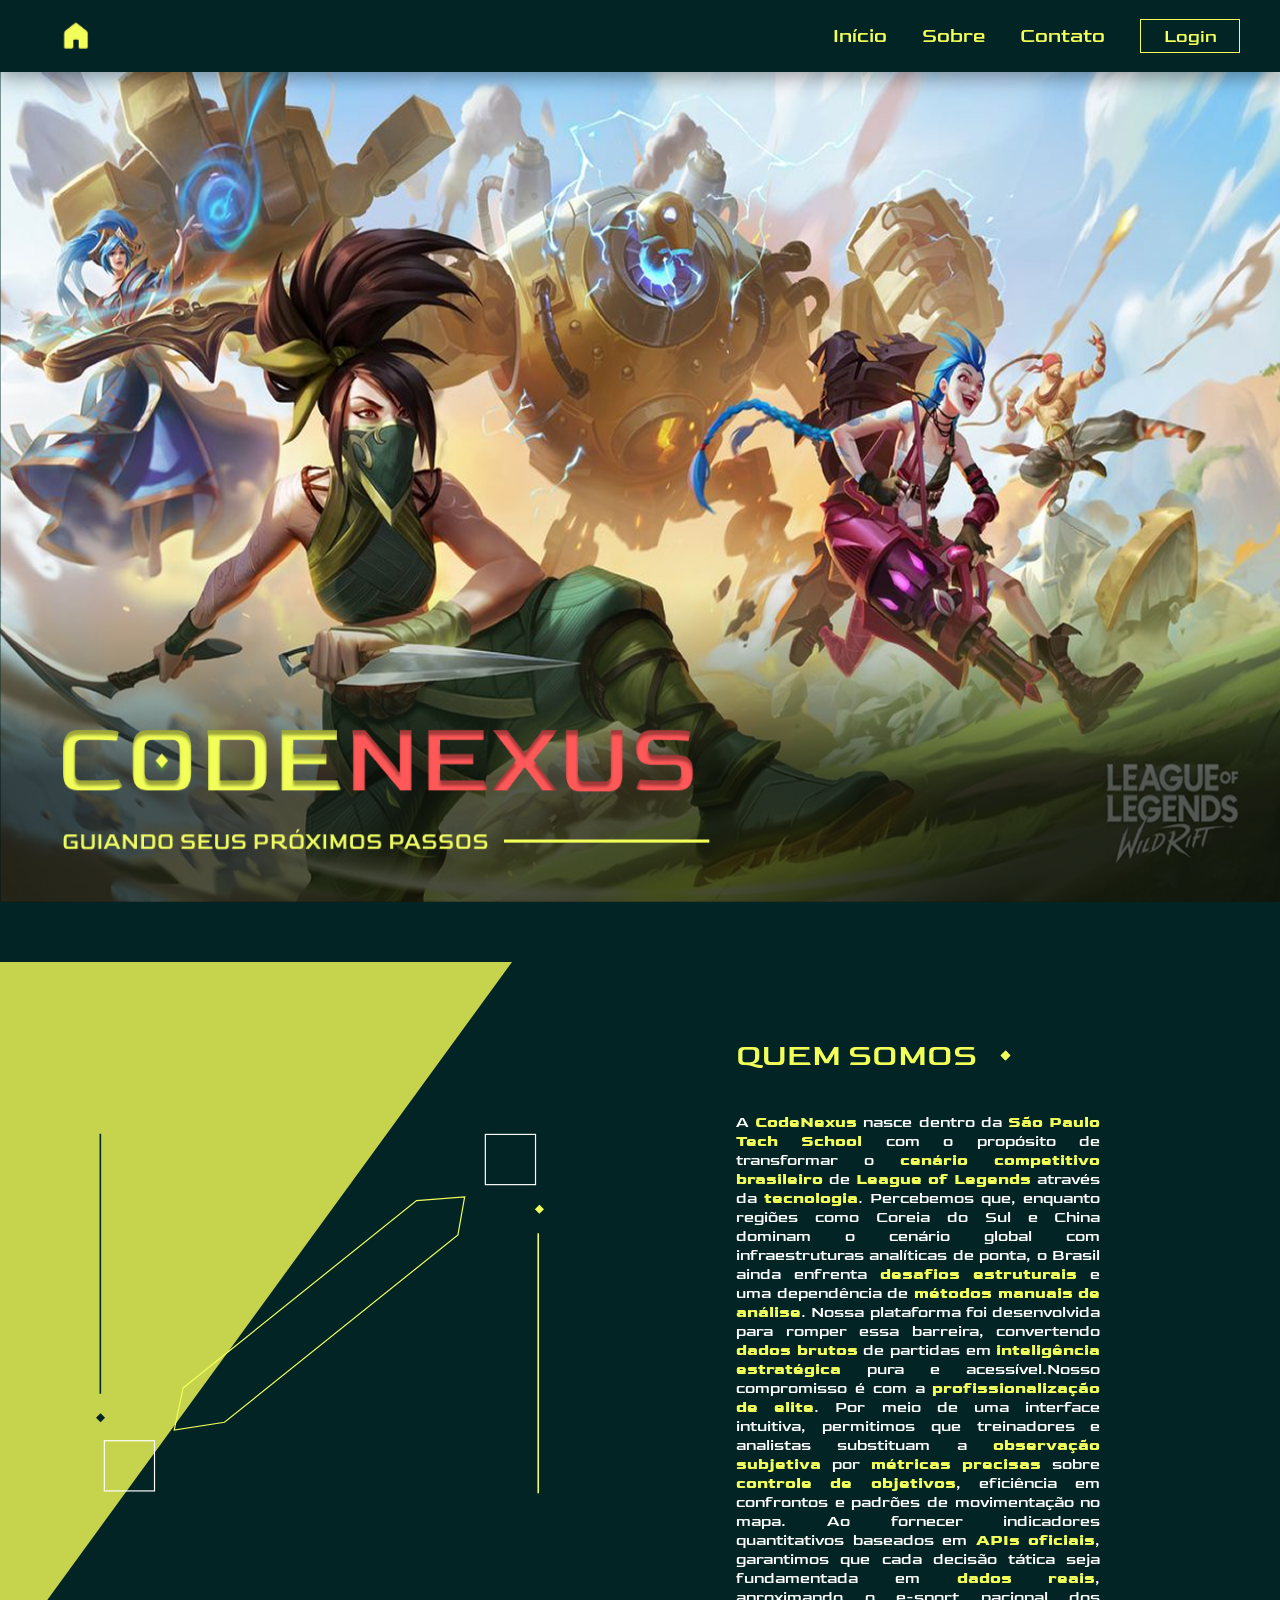
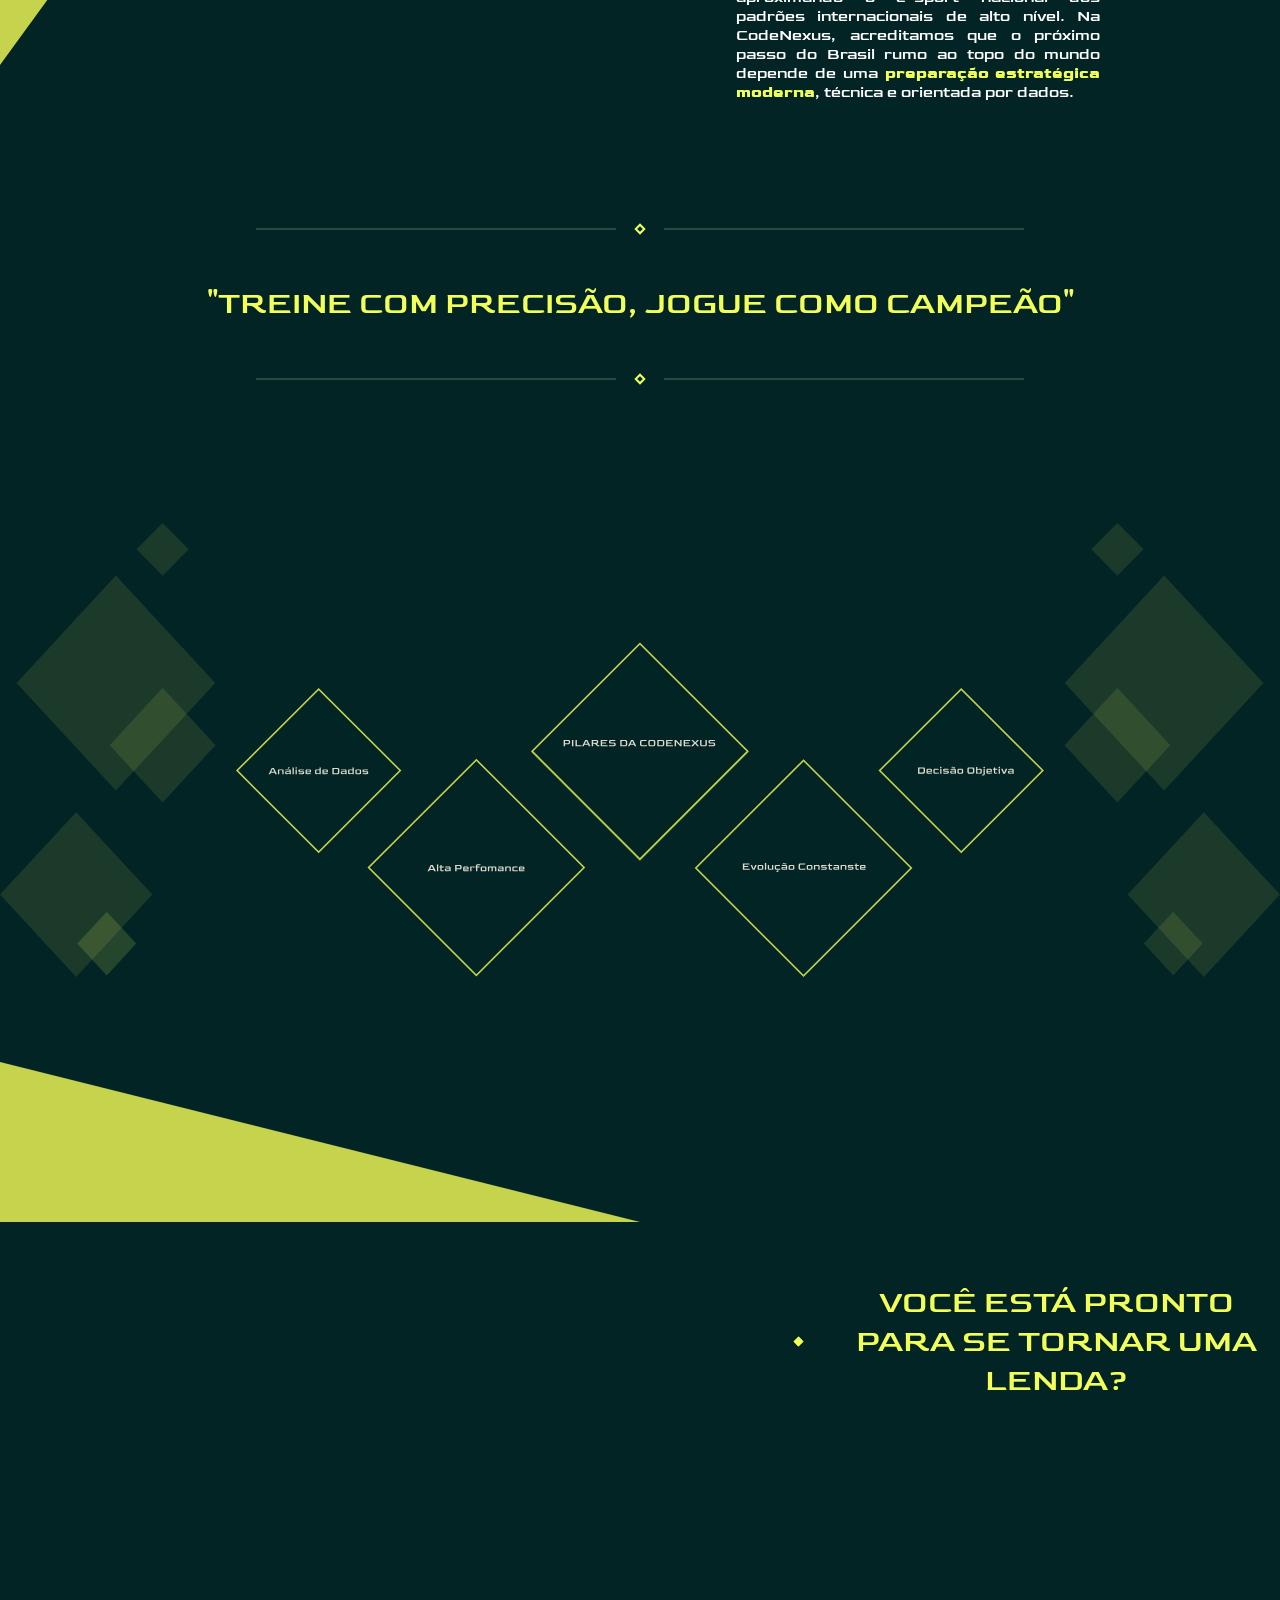
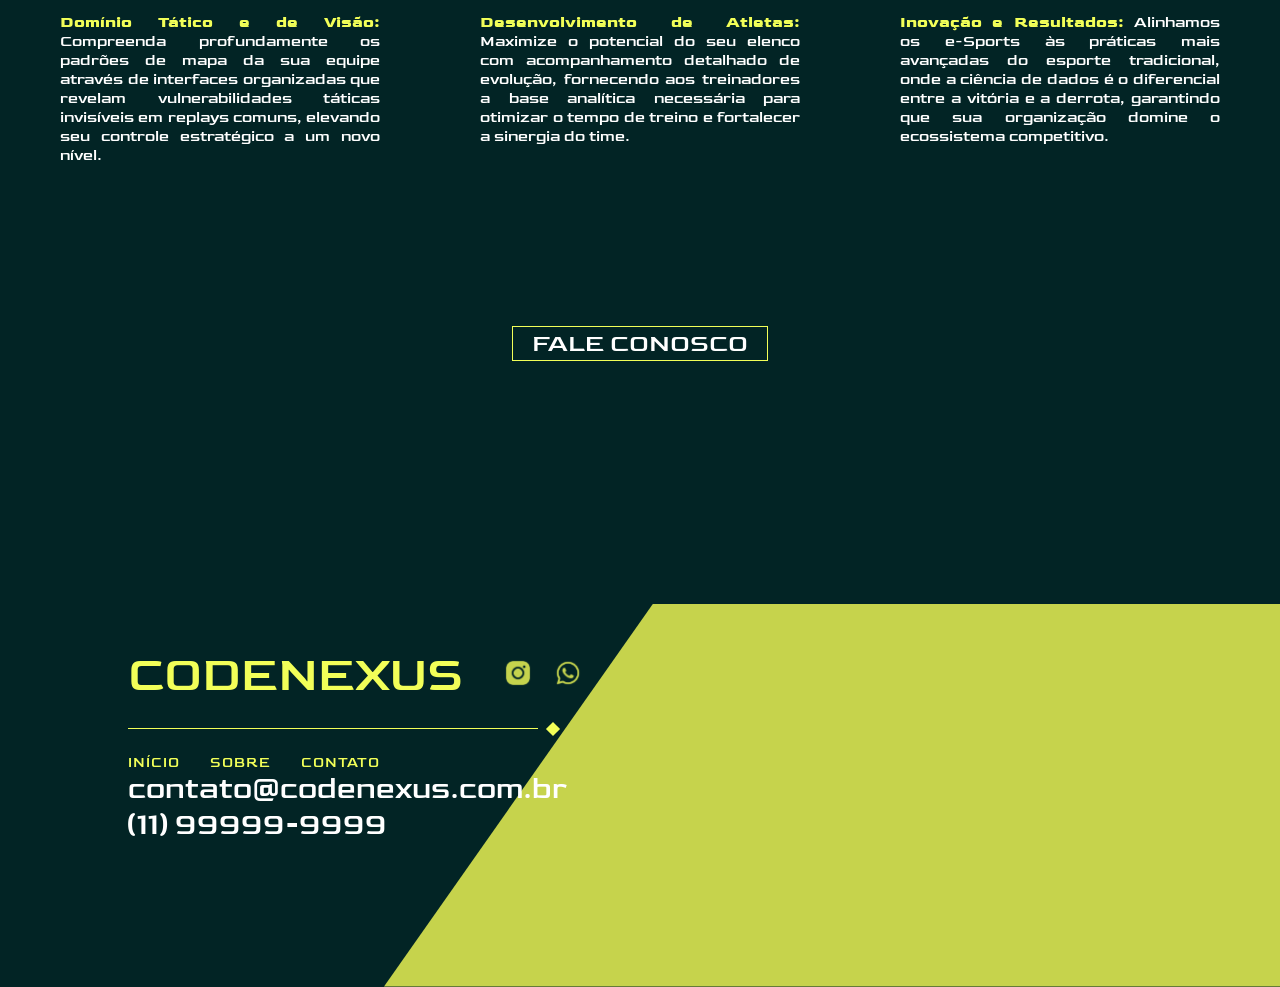
==== web-data-viz/public/index.html @ 442e74ec "Teste" ====
<!DOCTYPE html>
<html lang="en">

<head>
    <meta charset="UTF-8">
    <meta name="viewport" content="width=device-width, initial-scale=1.0">

    <link rel="preconnect" href="https://fonts.googleapis.com">
    <link rel="preconnect" href="https://fonts.gstatic.com" crossorigin>
    <link href="https://fonts.googleapis.com/css2?family=Goldman:wght@400;700&display=swap" rel="stylesheet">


    <link rel="stylesheet" href="./css/style.css">
    <title>CodeNexus</title>
</head>

<body>
    <header>

        <div id="container_home">
            <a href="./index.html">
                <img src="./assets/Home.png" alt="Home">
            </a>
        </div>

        <div id="container_botoes_navbar">

            <a href="./index.html">Início</a>
            <a href="./index.html#container_quem_somos">Sobre</a>
            <a href="./index.html#container_footer">Contato</a>

            <button onclick="window.location.href='./login.html'">
                Login
            </button>

        </div>

    </header>
    <div id="container_banner">
        <img src="assets/banner_principal_codenexus.png" alt="Banner Principal">
    </div>
    <div id="container_quem_somos">
        <div id="sub_container_imagem">
            <img src="assets/desenho_mapa.svg" alt="Desenho do mapa de League of Legends">
        </div>
        <div id="sub_container_texto">
            <div id="sub_sub_container_texto">
                <div id="quadrado_detalhe">
                    <h1>QUEM SOMOS</h1>
                    <div class="quadrado"></div>
                </div>

                <p>A <b>CodeNexus</b> nasce dentro da <b>São Paulo Tech School</b> com o propósito de transformar o
                    <b>cenário competitivo brasileiro</b> de <b>League of Legends</b> através da <b>tecnologia</b>.
                    Percebemos que, enquanto regiões como Coreia do Sul e China dominam o cenário global com
                    infraestruturas analíticas de ponta, o Brasil ainda enfrenta <b>desafios estruturais</b> e uma
                    dependência de <b>métodos manuais de análise</b>. Nossa plataforma foi desenvolvida para romper essa
                    barreira, convertendo <b>dados brutos</b> de partidas em <b>inteligência estratégica</b> pura e
                    acessível.Nosso compromisso é com a <b>profissionalização de elite</b>. Por meio de uma interface
                    intuitiva, permitimos que treinadores e analistas substituam a <b>observação subjetiva</b> por
                    <b>métricas precisas</b> sobre <b>controle de objetivos</b>, eficiência em confrontos e padrões de
                    movimentação no mapa. Ao fornecer indicadores quantitativos baseados em <b>APIs oficiais</b>,
                    garantimos que cada decisão tática seja fundamentada em <b>dados reais</b>, aproximando o e-sport
                    nacional dos padrões internacionais de alto nível. Na CodeNexus, acreditamos que o próximo passo do
                    Brasil rumo ao topo do mundo depende de uma <b>preparação estratégica moderna</b>, técnica e
                    orientada por dados.
                </p>
            </div>
        </div>
    </div>
    <div id="container_slogan">

        <div class="linha_container">
            <div class="linha"></div>
            <div class="losango"></div>
            <div class="linha"></div>
        </div>

        <h1>"TREINE COM PRECISÃO, JOGUE COMO CAMPEÃO"</h1>

        <div class="linha_container">
            <div class="linha"></div>
            <div class="losango"></div>
            <div class="linha"></div>
        </div>

    </div>
    <div id="container_pilares">
        <img src="assets/pilares_codenexus.svg" alt="">
    </div>
    <div id="container_funcionalidades_fotos">
        <img src="assets/beneficios_codenexus.svg" alt="">
    </div>

    <div id="container_texto_lenda">
        <div class="quadrado"></div>
        <h1>VOCÊ ESTÁ PRONTO PARA SE TORNAR UMA LENDA?</h1>
    </div>

    <div id="container_fale_conosco">
        <div id="sub_container_texto_fale_conosco">

            <p><b>Domínio Tático e de Visão: </b>Compreenda profundamente os padrões de mapa da sua equipe através de
                interfaces organizadas que revelam vulnerabilidades táticas invisíveis em replays comuns, elevando seu
                controle estratégico a um novo nível.
            </p>
            <p><b>Desenvolvimento de Atletas: </b>Maximize o potencial do seu elenco com acompanhamento detalhado de
                evolução,
                fornecendo aos treinadores a base analítica necessária para otimizar o tempo de treino e fortalecer a
                sinergia do time.
            </p>
            <p><b>Inovação e Resultados:</b> Alinhamos os e-Sports às práticas mais avançadas do esporte tradicional,
                onde a
                ciência de dados é o diferencial entre a vitória e a derrota, garantindo que sua organização domine o
                ecossistema competitivo.
            </p>
        </div>


        <div id="sub_container_botao">
            <button onclick="btn_fale_conosco()">
                FALE CONOSCO
            </button>
        </div>
    </div>
    <footer id="container_footer">
        <div id="sub_container_footer_top">
            <div id="container_codenexus">
                <h1>CODENEXUS</h1>
            </div>
            <div id="container_icons">
                <a href="#"><img src="assets/Instagram.svg" alt="Instagram"></a>
                <a href="#"><img src="assets/WhatsApp.svg" alt="WhatsApp"></a>
            </div>
        </div>

        <div class="linha_container_footer">
            <div class="linha_footer"></div>
            <div class="losango_footer"></div>
        </div>

        <div id="sub_container_footer_bottom">
            <div class="footer_links">
                <a href="#">Início</a>
                <a href="#">Sobre</a>
                <a href="#">Contato</a>
            </div>

        </div>

        <div class="footer_contato_info">
            <span>contato@codenexus.com.br</span>
            <span>(11) 99999-9999</span>
        </div>
    </footer>

</body>

</html>
---- web-data-viz/public/css/style.css ----
:root{
    --cor-fundo: #022425;
    --cor-fundo-escuro: #011b1c;
    --cor-destaque: #F2FF58;
    --cor-destaque-secundaria: #C6D34C;
    --cor-linha: #254C3C;
    --cor-texto: #ffffff;
    --cor-texto-suave: #3f5551;
    --cor-icone: #5f7470;
    --sombra-navbar: 0 6px 18px rgba(0, 0, 0, 0.35);
    --fonte-principal: "Goldman", sans-serif;
}

*{
    box-sizing: border-box;
}

body{
    margin: 0;
    width: 100%;
    min-height: 100vh;
    font-family: var(--fonte-principal);
    background-color: var(--cor-fundo);
}

b{
    color: var(--cor-destaque);
}

header{
    background-color: var(--cor-fundo);
    height: 8vh;
    min-height: 70px;
    display: flex;
    align-items: center;
    justify-content: space-between;
    padding: 0 40px;
    box-shadow: var(--sombra-navbar);
    position: relative;
    z-index: 5;
}

#container_home{
    width: 6%;
    display: flex;
    justify-content: center;
    align-items: center;
}

#container_home a{
    width: 100%;
    height: 100%;
    display: flex;
    justify-content: center;
    align-items: center;
}

#container_home img{
    width: 32px;
    height: 32px;
    cursor: pointer;
}

#container_botoes_navbar{
    width: 38%;
    display: flex;
    align-items: center;
    justify-content: flex-end;
    gap: 35px;
}

#container_botoes_navbar a,
.footer_links a{
    text-decoration: none;
    color: var(--cor-destaque);
}

#container_botoes_navbar a{
    font-size: 20px;
}

#container_botoes_navbar button{
    width: 100px;
    height: 34px;
    border: 1px solid var(--cor-destaque);
    background-color: transparent;
    color: var(--cor-destaque);
    font-family: var(--fonte-principal);
    font-size: 18px;
    cursor: pointer;
}

#container_banner{
    width: 100%;
    height: calc(100vh - 70px);
}

#container_banner img,
#container_pilares img{
    width: 100%;
    height: 100%;
}

#container_quem_somos{
    width: 100%;
    min-height: 90vh;
    padding: 60px 0;
    display: flex;
    background-color: var(--cor-fundo);
}

#sub_container_imagem{
    position: relative;
    width: 50%;
    display: flex;
    justify-content: center;
    align-items: center;
    background-color: var(--cor-fundo);
    overflow: hidden;
}

#sub_container_imagem::before{
    content: "";
    position: absolute;
    inset: 0 auto 0 0;
    width: 80%;
    height: 100%;
    background-color: var(--cor-destaque-secundaria);
    clip-path: polygon(0 0, 100% 0, 0 100%);
    z-index: 1;
}

#sub_container_imagem img{
    width: 70%;
    height: 90%;
    position: relative;
    z-index: 2;
}

#sub_container_texto{
    width: 50%;
    display: flex;
    justify-content: flex-end;
    align-items: center;
}

#sub_sub_container_texto{
    width: 85%;
    height: 85%;
    display: flex;
    flex-direction: column;
    justify-content: space-evenly;
    align-items: flex-start;
}

#sub_container_texto h1,
#container_slogan h1{
    color: var(--cor-destaque);
    font-weight: 100;
}

#sub_container_texto p,
#container_fale_conosco p{
    color: var(--cor-texto);
    text-align: justify;
}

#sub_container_texto p{
    width: 67%;
}

#quadrado_detalhe{
    display: flex;
    align-items: center;
    gap: 25px;
}

.quadrado{
    width: 7px;
    height: 7px;
    border: 2px solid var(--cor-destaque);
    background-color: var(--cor-destaque);
    transform: rotate(46deg);
    transform-origin: center;
}

#container_slogan{
    width: 100%;
    padding: 100px 0;
    display: flex;
    flex-direction: column;
    align-items: center;
    justify-content: center;
    gap: 30px;
    background-color: var(--cor-fundo);
    color: var(--cor-destaque);
}

.linha_container{
    width: 60%;
    display: flex;
    align-items: center;
    gap: 20px;
}

.linha{
    flex: 1;
    height: 2px;
    background-color: var(--cor-linha);
}

.losango{
    width: 8px;
    height: 8px;
    border: 2px solid var(--cor-destaque);
    transform: rotate(45deg);
}

#container_pilares,
#container_funcionalidades_fotos,
#container_fale_conosco,
#container_texto_lenda,
#sub_container_botao{
    width: 100%;
    background-color: var(--cor-fundo);
}

#container_pilares,
#container_funcionalidades_fotos{
    height: 100%;
}

#container_pilares{
    width: 100%;
    background-color: var(--cor-fundo);
    padding: 40px 0 80px;
}

#container_funcionalidades_fotos{
    position: relative;
    display: flex;
    justify-content: center;
    width: 100%;
    background-color: var(--cor-fundo);
    padding: 60px 0 100px;
}

#container_funcionalidades_fotos img{
    width: 70%;
    position: relative;
    z-index: 2;
}

#container_funcionalidades_fotos::before{
    content: "";
    position: absolute;
    top: 0;
    left: 0;
    width: 50%;
    height: 100%;
    background-color: var(--cor-destaque-secundaria);
    clip-path: polygon(100% 100%, 100% 0, 0 100%);
    transform: scaleX(-1);
    z-index: 1;
    overflow: hidden;
}

#container_fale_conosco{
    min-height: 75vh;
    padding: 40px 0 80px;
    display: flex;
    flex-direction: column;
    align-items: center;
    justify-content: space-evenly;
    background-color: var(--cor-fundo);
}

#sub_container_texto_fale_conosco{
    width: 100%;
    display: flex;
    justify-content: space-evenly;
    align-items: flex-start;
    gap: 40px;
    margin-bottom: 50px;
}

#container_fale_conosco p{
    width: 25%;
}

#container_texto_lenda{
    min-height: 220px;
    padding: 40px 0;
    display: flex;
    justify-content: flex-end;
    align-items: center;
    gap: 30px;
    width: 100%;
    background-color: var(--cor-fundo);
}

#container_texto_lenda h1{
    width: 35%;
    text-align: center;
    color: var(--cor-destaque);
    font-weight: 100;
}

#sub_container_botao{
    height: 15%;
    display: flex;
    justify-content: center;
}

#sub_container_botao button{
    width: 20%;
    font-size: 25px;
    font-family: var(--fonte-principal);
    color: var(--cor-texto);
    background-color: transparent;
    border: 1px solid var(--cor-destaque);
    cursor: pointer;
}

#container_footer{
    width: 100%;
    min-height: 50vh;
    padding: 60px 0 50px;
    display: flex;
    flex-direction: column;
    align-items: center;
    background-color: var(--cor-fundo);
    position: relative;
    overflow: hidden;
}

#container_footer::after{
    content: "";
    position: absolute;
    right: 0;
    bottom: 0;
    width: 70%;
    height: 85%;
    background-color: var(--cor-destaque-secundaria);
    clip-path: polygon(30% 0, 100% 0, 100% 100%, 0 100%);
    z-index: 1;
}

#container_footer > *{
    position: relative;
    z-index: 2;
}

#sub_container_footer_top,
.linha_container_footer,
#sub_container_footer_bottom,
.footer_contato_info{
    width: 80%;
}

#sub_container_footer_top{
    margin-top: 50px;
    display: flex;
    align-items: center;
    gap: 40px;
}

#container_codenexus h1{
    margin: 0;
    font-size: 48px;
    font-weight: 100;
    color: var(--cor-destaque);
}

#container_icons{
    display: flex;
    gap: 20px;
}

#container_icons img{
    width: 30px;
    height: 30px;
    transition: transform 0.3s;
}

#container_icons img:hover{
    transform: scale(1.1);
}

.linha_container_footer{
    margin: 20px 0;
    display: flex;
    align-items: center;
}

.linha_footer{
    width: 40%;
    height: 1px;
    background-color: var(--cor-destaque);
}

.losango_footer{
    width: 10px;
    height: 10px;
    margin-left: 10px;
    background-color: var(--cor-destaque);
    transform: rotate(45deg);
}

#sub_container_footer_bottom{
    display: flex;
    justify-content: space-between;
    align-items: center;
}

.footer_links{
    display: flex;
    gap: 30px;
}

.footer_links a{
    font-size: 14px;
    text-transform: uppercase;
    letter-spacing: 1px;
}

#sub_container_footer_bottom p{
    color: rgba(255, 255, 255, 0.5);
    font-size: 12px;
}

.footer_contato_info{
    height: 10%;
    display: flex;
    flex-direction: column;
    justify-content: space-between;
    color: var(--cor-texto);
}

.footer_contato_info span{
    font-size: 30px;
    font-weight: 100;
}

.body_login{
    min-height: 100vh;
    background-image: url("../assets/login_background.png");
}

#container_login{
    width: 100%;
    min-height: calc(100vh - 8vh);
    display: flex;
    background-color: var(--cor-fundo);
    overflow: hidden;
}

#login_imagem{
    width: 58%;
    min-height: calc(100vh - 8vh);
    background-image: url("../assets/login_background.png");
    background-size: cover;
    background-position: center;
    background-repeat: no-repeat;
}

#login_formulario{
    width: 42%;
    min-height: calc(100vh - 8vh);
    display: flex;
    justify-content: center;
    align-items: center;
    background-color: var(--cor-fundo);
    position: relative;
    overflow: hidden;
}

#faixa_login{
    display: none;
}

#conteudo_login{
    width: 68%;
    min-height: 72%;
    display: flex;
    flex-direction: column;
    justify-content: center;
    gap: 22px;
    position: relative;
    z-index: 2;
}

#conteudo_login h1{
    margin: 0 0 30px;
    color: var(--cor-destaque);
    font-size: 52px;
    font-weight: 100;
    text-align: center;
    line-height: 1.3;
}

#form_login{
    display: flex;
    flex-direction: column;
    gap: 14px;
}

#form_login label{
    color: var(--cor-texto);
    font-size: 20px;
}

.campo_login{
    width: 100%;
    height: 78px;
    padding: 0 20px;
    display: flex;
    align-items: center;
    gap: 16px;
    border: 1px solid var(--cor-destaque-secundaria);
}

.icone_login{
    width: 34px;
    display: flex;
    justify-content: center;
    align-items: center;
    color: var(--cor-icone);
    font-size: 28px;
}

.campo_login input{
    width: 100%;
    border: none;
    outline: none;
    background-color: transparent;
    color: var(--cor-texto);
    font-family: var(--fonte-principal);
    font-size: 18px;
}

.campo_login input::placeholder{
    color: var(--cor-texto-suave);
    font-family: var(--fonte-principal);
}

#container_botao_login{
    width: 100%;
    margin-top: 40px;
    display: flex;
    justify-content: center;
}

#container_botao_login button{
    width: 190px;
    height: 60px;
    border: none;
    background-color: #E4F24F;
    color: var(--cor-fundo);
    font-family: var(--fonte-principal);
    font-size: 24px;
    cursor: pointer;
}

#container_botao_login button:hover{
    opacity: 0.9;
}

@media screen and (max-width: 1200px){
    #container_botoes_navbar{
        width: 50%;
    }

    #login_imagem{
        width: 52%;
    }

    #login_formulario{
        width: 48%;
    }

    #conteudo_login{
        width: 75%;
    }

    #conteudo_login h1{
        font-size: 44px;
    }
}

@media screen and (max-width: 900px){
    header{
        height: auto;
        min-height: auto;
        padding: 12px 20px;
    }

    #container_home{
        width: 12%;
    }

    #container_botoes_navbar{
        width: 70%;
        gap: 20px;
    }

    #container_botoes_navbar a{
        font-size: 16px;
    }

    #container_botoes_navbar button{
        width: 90px;
        font-size: 16px;
    }

    #container_login{
        flex-direction: column;
    }

    #login_imagem{
        width: 100%;
        min-height: 320px;
        background-position: center top;
    }

    #login_formulario{
        width: 100%;
        min-height: auto;
        padding: 60px 0;
    }

    #conteudo_login{
        width: 82%;
    }

    #conteudo_login h1{
        font-size: 38px;
    }
}

@media screen and (max-width: 600px){
    #container_home{
        width: 18%;
    }

    #container_home img{
        width: 26px;
        height: 26px;
    }

    #container_botoes_navbar{
        width: 78%;
    }

    #container_botoes_navbar a{
        font-size: 13px;
    }

    #container_botoes_navbar button{
        width: 72px;
        height: 30px;
        font-size: 13px;
    }

    #conteudo_login{
        width: 88%;
    }

    #conteudo_login h1{
        font-size: 30px;
        margin-bottom: 20px;
    }

    #form_login label{
        font-size: 17px;
    }

    .campo_login{
        height: 64px;
        padding: 0 14px;
    }

    .icone_login{
        width: 26px;
        font-size: 22px;
    }

    .campo_login input{
        font-size: 15px;
    }

    #container_botao_login button{
        width: 100%;
        max-width: 220px;
        height: 54px;
        font-size: 20px;
    }
}
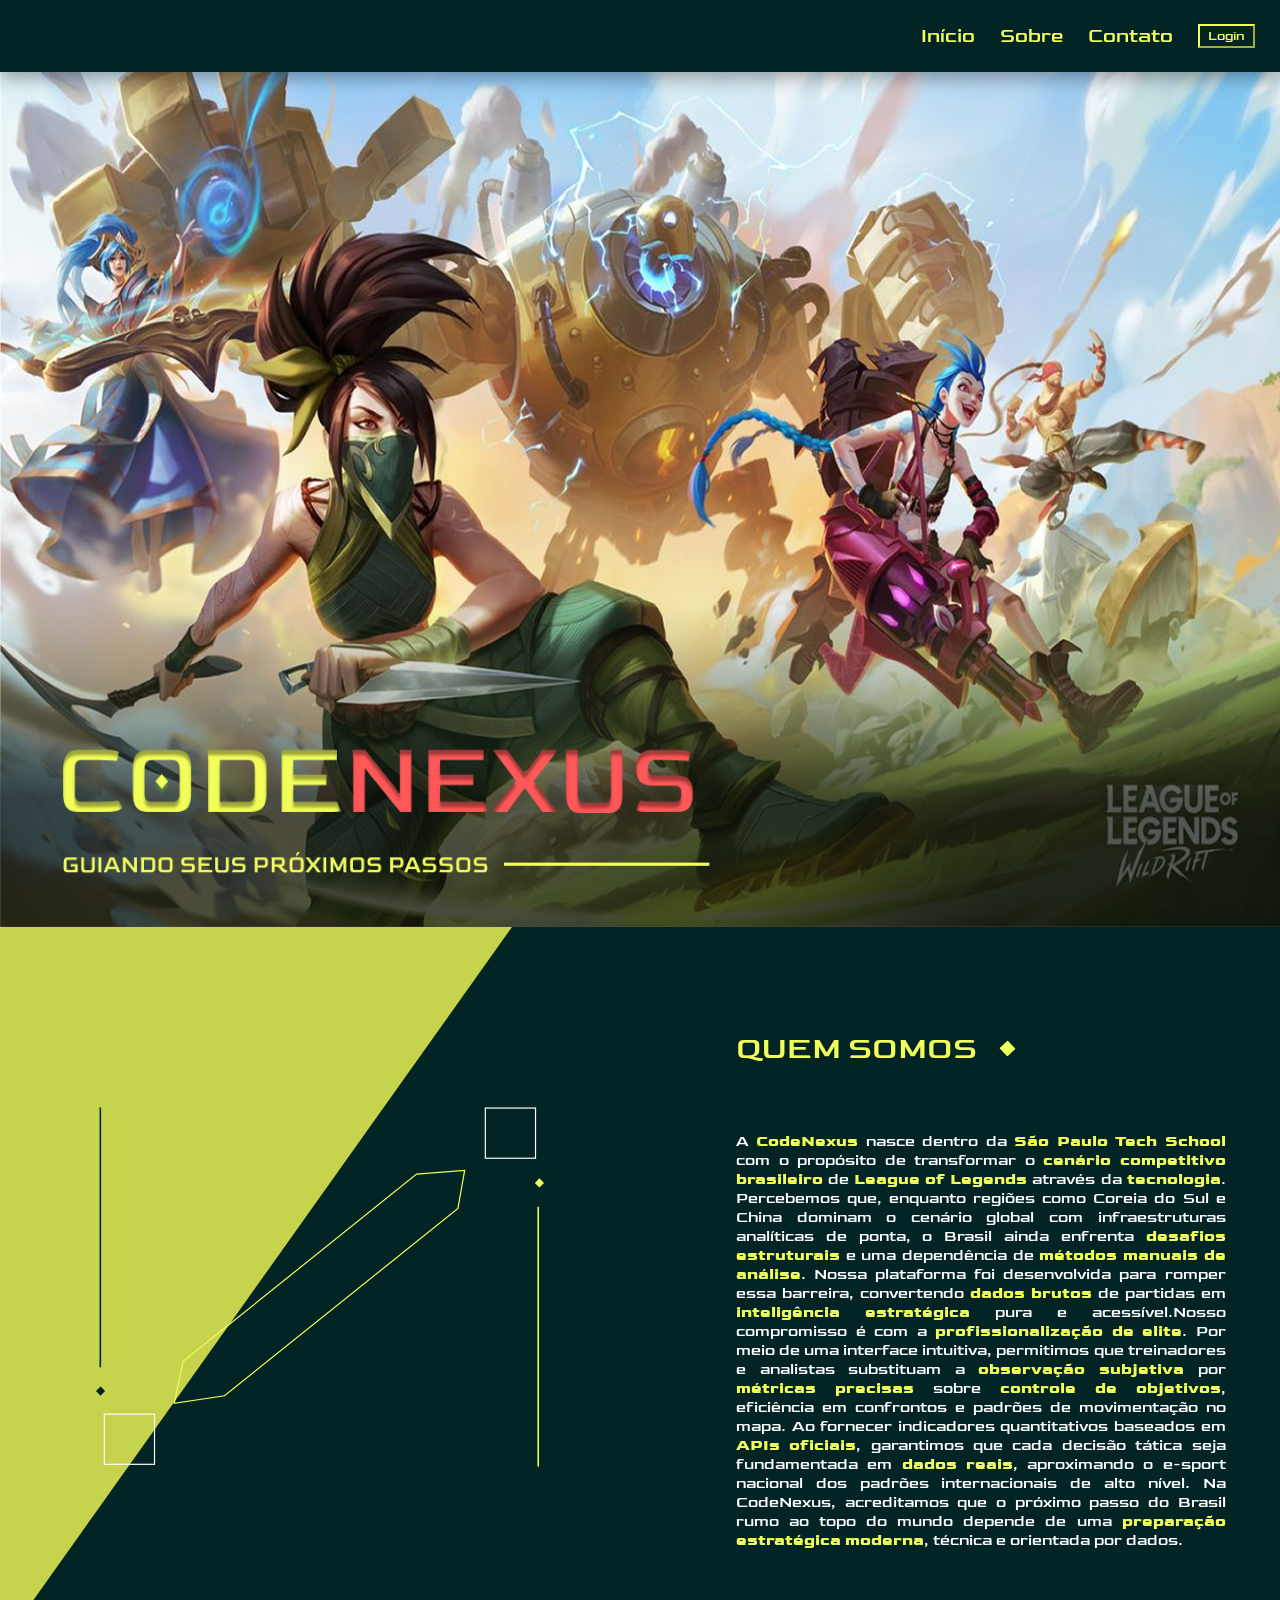
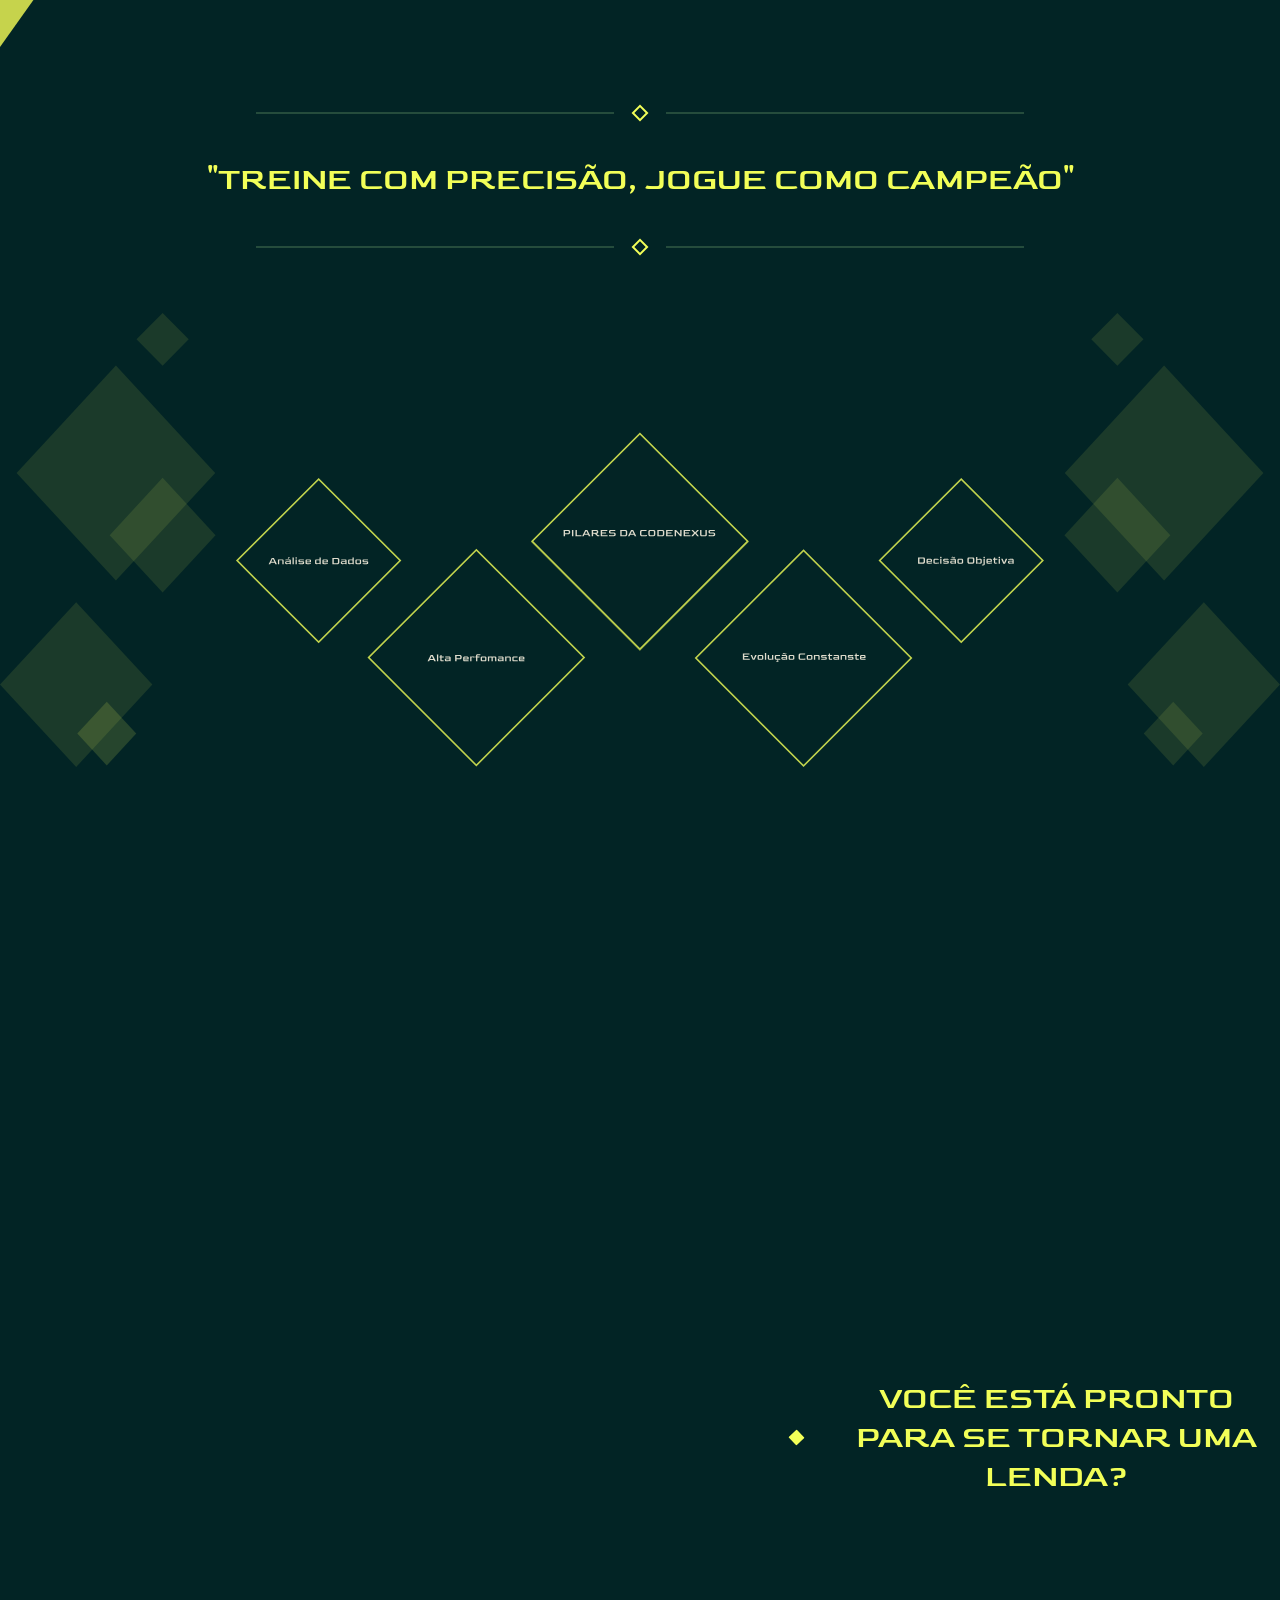
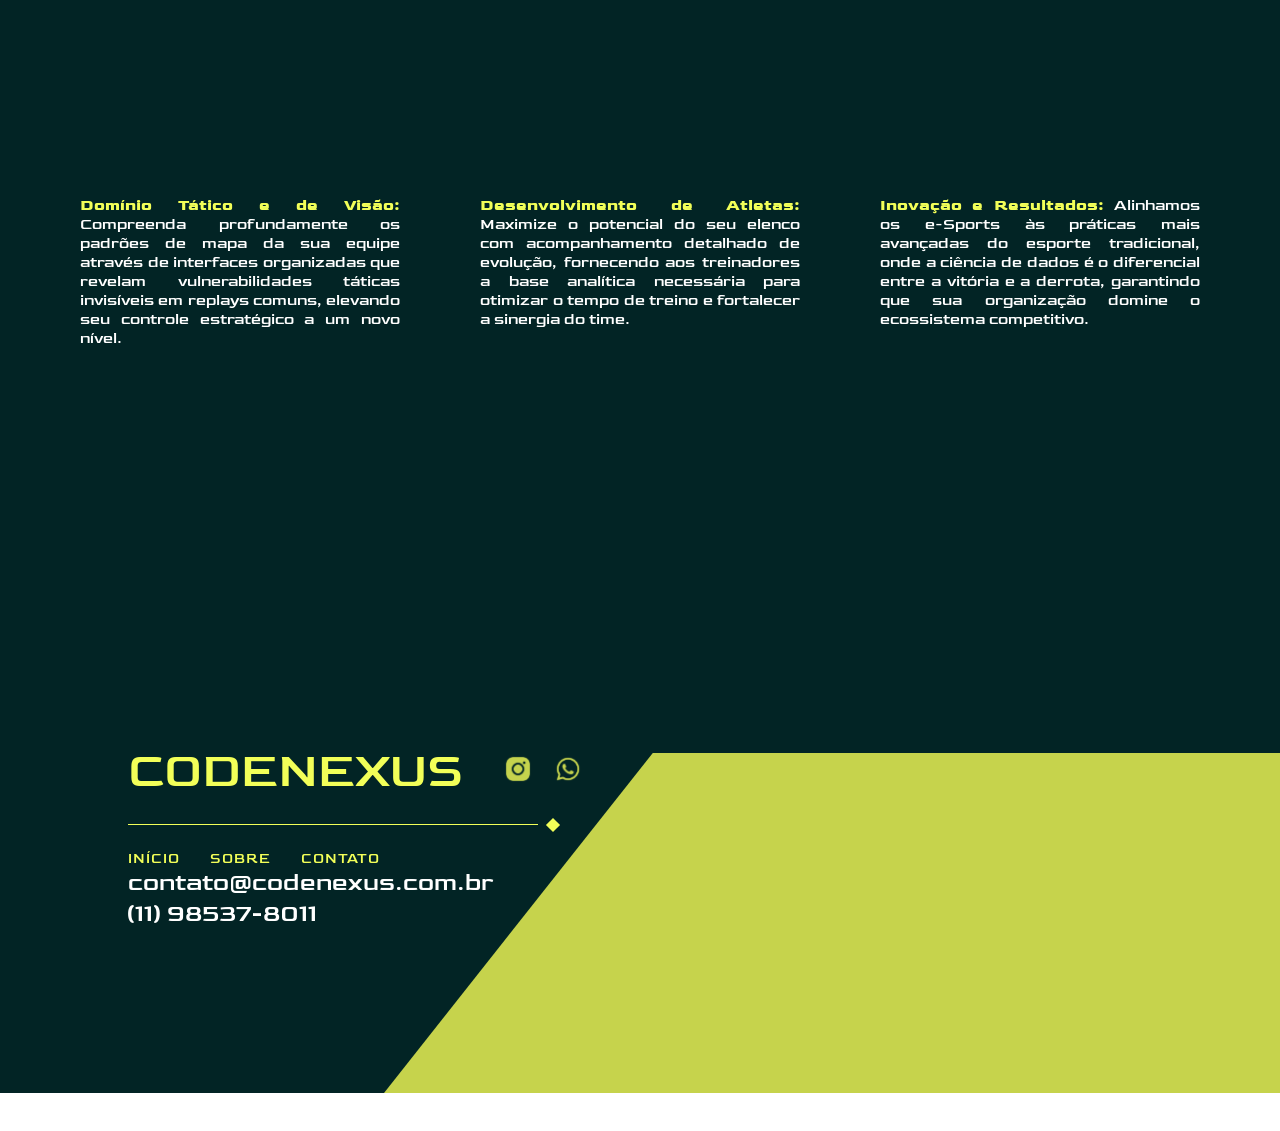
==== commit d9405a37: "Subindo a v1 do projeto da sprint 2" ====
--- a/web-data-viz/public/index.html
+++ b/web-data-viz/public/index.html
@@ -2,157 +2,155 @@
 <html lang="en">
 
 <head>
-    <meta charset="UTF-8">
-    <meta name="viewport" content="width=device-width, initial-scale=1.0">
+  <meta charset="UTF-8">
+  <meta name="viewport" content="width=device-width, initial-scale=1.0">
 
-    <link rel="preconnect" href="https://fonts.googleapis.com">
-    <link rel="preconnect" href="https://fonts.gstatic.com" crossorigin>
-    <link href="https://fonts.googleapis.com/css2?family=Goldman:wght@400;700&display=swap" rel="stylesheet">
+  <link rel="preconnect" href="https://fonts.googleapis.com">
+  <link rel="preconnect" href="https://fonts.gstatic.com" crossorigin>
+  <link href="https://fonts.googleapis.com/css2?family=Goldman:wght@400;700&display=swap" rel="stylesheet">
 
 
-    <link rel="stylesheet" href="./css/style.css">
-    <title>CodeNexus</title>
+  <link rel="stylesheet" href="./css/style.css">
+  <title>CodeNexus</title>
 </head>
 
 <body>
-    <header>
-
-        <div id="container_home">
-            <a href="./index.html">
-                <img src="./assets/Home.png" alt="Home">
-            </a>
+  <header>
+    <div id="container_home">
+      <img src="assets/Home.png" alt="">
+      <h1>CODENEXUS</h1>
+    </div>
+    <div id="container_botoes_navbar">
+      <a href="./index.html">Início</a>
+      <a href="./index.html#container_quem_somos">Sobre</a>
+      <a href="./index.html#container_footer">Contato</a>
+      <button onclick="window.location.href='./login.html'">Login</button>
+    </div>
+  </header>
+  <div id="container_banner">
+    <img src="assets/banner_principal_codenexus.png" alt="Banner Principal">
+  </div>
+  <div id="container_quem_somos">
+    <div id="sub_container_imagem">
+      <img src="assets/desenho_mapa.svg" alt="Desenho do mapa de League of Legends">
+    </div>
+    <div id="sub_container_texto">
+      <div id="sub_sub_container_texto">
+        <div id="quadrado_detalhe">
+          <h1>QUEM SOMOS</h1>
+          <div class="quadrado"></div>
         </div>
 
-        <div id="container_botoes_navbar">
+        <p>A <b>CodeNexus</b> nasce dentro da <b>São Paulo Tech School</b> com o propósito de transformar o
+          <b>cenário competitivo brasileiro</b> de <b>League of Legends</b> através da <b>tecnologia</b>.
+          Percebemos que, enquanto regiões como Coreia do Sul e China dominam o cenário global com
+          infraestruturas analíticas de ponta, o Brasil ainda enfrenta <b>desafios estruturais</b> e uma
+          dependência de <b>métodos manuais de análise</b>. Nossa plataforma foi desenvolvida para romper essa
+          barreira, convertendo <b>dados brutos</b> de partidas em <b>inteligência estratégica</b> pura e
+          acessível.Nosso compromisso é com a <b>profissionalização de elite</b>. Por meio de uma interface
+          intuitiva, permitimos que treinadores e analistas substituam a <b>observação subjetiva</b> por
+          <b>métricas precisas</b> sobre <b>controle de objetivos</b>, eficiência em confrontos e padrões de
+          movimentação no mapa. Ao fornecer indicadores quantitativos baseados em <b>APIs oficiais</b>,
+          garantimos que cada decisão tática seja fundamentada em <b>dados reais</b>, aproximando o e-sport
+          nacional dos padrões internacionais de alto nível. Na CodeNexus, acreditamos que o próximo passo do
+          Brasil rumo ao topo do mundo depende de uma <b>preparação estratégica moderna</b>, técnica e
+          orientada por dados.
+        </p>
+      </div>
+    </div>
+  </div>
+  <div id="container_slogan">
 
-            <a href="./index.html">Início</a>
-            <a href="./index.html#container_quem_somos">Sobre</a>
-            <a href="./index.html#container_footer">Contato</a>
+    <div class="linha_container">
+      <div class="linha"></div>
+      <div class="losango"></div>
+      <div class="linha"></div>
+    </div>
 
-            <button onclick="window.location.href='./login.html'">
-                Login
-            </button>
+    <h1>"TREINE COM PRECISÃO, JOGUE COMO CAMPEÃO"</h1>
 
-        </div>
+    <div class="linha_container">
+      <div class="linha"></div>
+      <div class="losango"></div>
+      <div class="linha"></div>
+    </div>
 
-    </header>
-    <div id="container_banner">
-        <img src="assets/banner_principal_codenexus.png" alt="Banner Principal">
+  </div>
+  <div id="container_pilares">
+    <picture>
+      <source media="(max-width: 768px)" srcset="assets/pilares_codenexus_responsivo.svg">
+      <img src="assets/pilares_codenexus.svg" alt="">
+    </picture>
+  </div>
+  <div id="container_funcionalidades_fotos">
+    <picture>
+      <source media="(max-width: 768px)" srcset="assets/beneficios_codenexus_responsivo.svg">
+      <img src="assets/beneficios_codenexus.svg" alt="Benefícios CodeNexus">
+    </picture>
+
+  </div>
+
+  <div id="container_texto_lenda">
+    <div class="quadrado"></div>
+    <h1>VOCÊ ESTÁ PRONTO PARA SE TORNAR UMA LENDA?</h1>
+  </div>
+
+  <div id="container_fale_conosco">
+    <div id="sub_container_texto_fale_conosco">
+
+      <p><b>Domínio Tático e de Visão: </b>Compreenda profundamente os padrões de mapa da sua equipe através de
+        interfaces organizadas que revelam vulnerabilidades táticas invisíveis em replays comuns, elevando seu
+        controle estratégico a um novo nível.
+      </p>
+      <p><b>Desenvolvimento de Atletas: </b>Maximize o potencial do seu elenco com acompanhamento detalhado de
+        evolução,
+        fornecendo aos treinadores a base analítica necessária para otimizar o tempo de treino e fortalecer a
+        sinergia do time.
+      </p>
+      <p><b>Inovação e Resultados:</b> Alinhamos os e-Sports às práticas mais avançadas do esporte tradicional,
+        onde a
+        ciência de dados é o diferencial entre a vitória e a derrota, garantindo que sua organização domine o
+        ecossistema competitivo.
+      </p>
     </div>
-    <div id="container_quem_somos">
-        <div id="sub_container_imagem">
-            <img src="assets/desenho_mapa.svg" alt="Desenho do mapa de League of Legends">
-        </div>
-        <div id="sub_container_texto">
-            <div id="sub_sub_container_texto">
-                <div id="quadrado_detalhe">
-                    <h1>QUEM SOMOS</h1>
-                    <div class="quadrado"></div>
-                </div>
 
-                <p>A <b>CodeNexus</b> nasce dentro da <b>São Paulo Tech School</b> com o propósito de transformar o
-                    <b>cenário competitivo brasileiro</b> de <b>League of Legends</b> através da <b>tecnologia</b>.
-                    Percebemos que, enquanto regiões como Coreia do Sul e China dominam o cenário global com
-                    infraestruturas analíticas de ponta, o Brasil ainda enfrenta <b>desafios estruturais</b> e uma
-                    dependência de <b>métodos manuais de análise</b>. Nossa plataforma foi desenvolvida para romper essa
-                    barreira, convertendo <b>dados brutos</b> de partidas em <b>inteligência estratégica</b> pura e
-                    acessível.Nosso compromisso é com a <b>profissionalização de elite</b>. Por meio de uma interface
-                    intuitiva, permitimos que treinadores e analistas substituam a <b>observação subjetiva</b> por
-                    <b>métricas precisas</b> sobre <b>controle de objetivos</b>, eficiência em confrontos e padrões de
-                    movimentação no mapa. Ao fornecer indicadores quantitativos baseados em <b>APIs oficiais</b>,
-                    garantimos que cada decisão tática seja fundamentada em <b>dados reais</b>, aproximando o e-sport
-                    nacional dos padrões internacionais de alto nível. Na CodeNexus, acreditamos que o próximo passo do
-                    Brasil rumo ao topo do mundo depende de uma <b>preparação estratégica moderna</b>, técnica e
-                    orientada por dados.
-                </p>
-            </div>
-        </div>
+
+    <div id="sub_container_botao">
+      <button onclick="btn_fale_conosco()">
+        FALE CONOSCO
+      </button>
     </div>
-    <div id="container_slogan">
+  </div>
+  <footer id="container_footer">
+    <div id="sub_container_footer_top">
+      <div id="container_codenexus">
+        <h1>CODENEXUS</h1>
+      </div>
+      <div id="container_icons">
+        <a href="#"><img src="assets/Instagram.svg" alt="Instagram"></a>
+        <a href="#"><img src="assets/WhatsApp.svg" alt="WhatsApp"></a>
+      </div>
+    </div>
 
-        <div class="linha_container">
-            <div class="linha"></div>
-            <div class="losango"></div>
-            <div class="linha"></div>
-        </div>
+    <div class="linha_container_footer">
+      <div class="linha_footer"></div>
+      <div class="losango_footer"></div>
+    </div>
 
-        <h1>"TREINE COM PRECISÃO, JOGUE COMO CAMPEÃO"</h1>
-
-        <div class="linha_container">
-            <div class="linha"></div>
-            <div class="losango"></div>
-            <div class="linha"></div>
-        </div>
+    <div id="sub_container_footer_bottom">
+      <div class="footer_links">
+        <a href="#">Início</a>
+        <a href="#">Sobre</a>
+        <a href="#">Contato</a>
+      </div>
 
     </div>
-    <div id="container_pilares">
-        <img src="assets/pilares_codenexus.svg" alt="">
+
+    <div class="footer_contato_info">
+      <span>contato@codenexus.com.br</span>
+      <span>(11) 98537-8011</span>
     </div>
-    <div id="container_funcionalidades_fotos">
-        <img src="assets/beneficios_codenexus.svg" alt="">
-    </div>
-
-    <div id="container_texto_lenda">
-        <div class="quadrado"></div>
-        <h1>VOCÊ ESTÁ PRONTO PARA SE TORNAR UMA LENDA?</h1>
-    </div>
-
-    <div id="container_fale_conosco">
-        <div id="sub_container_texto_fale_conosco">
-
-            <p><b>Domínio Tático e de Visão: </b>Compreenda profundamente os padrões de mapa da sua equipe através de
-                interfaces organizadas que revelam vulnerabilidades táticas invisíveis em replays comuns, elevando seu
-                controle estratégico a um novo nível.
-            </p>
-            <p><b>Desenvolvimento de Atletas: </b>Maximize o potencial do seu elenco com acompanhamento detalhado de
-                evolução,
-                fornecendo aos treinadores a base analítica necessária para otimizar o tempo de treino e fortalecer a
-                sinergia do time.
-            </p>
-            <p><b>Inovação e Resultados:</b> Alinhamos os e-Sports às práticas mais avançadas do esporte tradicional,
-                onde a
-                ciência de dados é o diferencial entre a vitória e a derrota, garantindo que sua organização domine o
-                ecossistema competitivo.
-            </p>
-        </div>
-
-
-        <div id="sub_container_botao">
-            <button onclick="btn_fale_conosco()">
-                FALE CONOSCO
-            </button>
-        </div>
-    </div>
-    <footer id="container_footer">
-        <div id="sub_container_footer_top">
-            <div id="container_codenexus">
-                <h1>CODENEXUS</h1>
-            </div>
-            <div id="container_icons">
-                <a href="#"><img src="assets/Instagram.svg" alt="Instagram"></a>
-                <a href="#"><img src="assets/WhatsApp.svg" alt="WhatsApp"></a>
-            </div>
-        </div>
-
-        <div class="linha_container_footer">
-            <div class="linha_footer"></div>
-            <div class="losango_footer"></div>
-        </div>
-
-        <div id="sub_container_footer_bottom">
-            <div class="footer_links">
-                <a href="#">Início</a>
-                <a href="#">Sobre</a>
-                <a href="#">Contato</a>
-            </div>
-
-        </div>
-
-        <div class="footer_contato_info">
-            <span>contato@codenexus.com.br</span>
-            <span>(11) 99999-9999</span>
-        </div>
-    </footer>
+  </footer>
 
 </body>
 
--- a/web-data-viz/public/css/style.css
+++ b/web-data-viz/public/css/style.css
@@ -1,138 +1,132 @@
-:root{
-    --cor-fundo: #022425;
-    --cor-fundo-escuro: #011b1c;
-    --cor-destaque: #F2FF58;
-    --cor-destaque-secundaria: #C6D34C;
-    --cor-linha: #254C3C;
-    --cor-texto: #ffffff;
-    --cor-texto-suave: #3f5551;
-    --cor-icone: #5f7470;
-    --sombra-navbar: 0 6px 18px rgba(0, 0, 0, 0.35);
-    --fonte-principal: "Goldman", sans-serif;
-}
-
-*{
-    box-sizing: border-box;
-}
-
 body{
     margin: 0;
     width: 100%;
-    min-height: 100vh;
-    font-family: var(--fonte-principal);
-    background-color: var(--cor-fundo);
-}
-
+    height: 100vh;
+    font-family: "Goldman", sans-serif;
+    /* overflow: hidden; */
+}
 b{
-    color: var(--cor-destaque);
+    color: #F2FF58;
 }
 
 header{
-    background-color: var(--cor-fundo);
+    background-color: #022425;
+    box-shadow: 0 6px 18px rgba(0, 0, 0, 0.35);
+    position: relative;
+    z-index: 5;
     height: 8vh;
     min-height: 70px;
     display: flex;
     align-items: center;
     justify-content: space-between;
-    padding: 0 40px;
-    box-shadow: var(--sombra-navbar);
-    position: relative;
-    z-index: 5;
+}
+
+header h1{
+    display: none;
+}
+
+#container_botoes_navbar{
+    width: 30%;
+    /* background-color: #F2FF58; */
+    display: flex;
+    justify-content: space-evenly;
+}
+#container_home a{
+    width: 100%;
+    height: 100%;
+}
+#container_botoes_navbar a{
+    text-decoration: none;
+    color: #F2FF58; 
+    
+}
+
+#container_home img{
+    display: none;
+    width: 45px;
+    height: 20px;
+    cursor: pointer;
+}
+
+
+#container_botoes_navbar a:hover{
+    color: #C6D34C;
+}
+
+#container_botoes_navbar button{
+    background-color: transparent;
+    border-color: #F2FF58;
+    color: #F2FF58;
+    font-family: "Goldman", sans-serif;
+    width: 15%;
+}
+
+#container_botoes_navbar button:hover{
+    background-color: #F2FF58;
+    color: #022425;
+    border-color: #022425;
+    transition: 0.7s;
+}
+
+ #container_botoes_navbar a{
+    font-size: 20px;
 }
 
 #container_home{
-    width: 6%;
-    display: flex;
-    justify-content: center;
-    align-items: center;
-}
-
-#container_home a{
+    display: flex;
+    justify-content: end;
+    width: 2%;
+    /* background-color: #F2FF58; */
+}
+
+#container_home img{
+    width: 60%;
+}
+
+#container_banner{
+    /* background-color: red; */
+    width: 100%;
+    height: 95vh;
+}
+
+#container_banner img{
     width: 100%;
     height: 100%;
-    display: flex;
-    justify-content: center;
-    align-items: center;
-}
-
-#container_home img{
-    width: 32px;
-    height: 32px;
-    cursor: pointer;
-}
-
-#container_botoes_navbar{
-    width: 38%;
-    display: flex;
-    align-items: center;
-    justify-content: flex-end;
-    gap: 35px;
-}
-
-#container_botoes_navbar a,
-.footer_links a{
-    text-decoration: none;
-    color: var(--cor-destaque);
-}
-
-#container_botoes_navbar a{
-    font-size: 20px;
-}
-
-#container_botoes_navbar button{
-    width: 100px;
-    height: 34px;
-    border: 1px solid var(--cor-destaque);
-    background-color: transparent;
-    color: var(--cor-destaque);
-    font-family: var(--fonte-principal);
-    font-size: 18px;
-    cursor: pointer;
-}
-
-#container_banner{
-    width: 100%;
-    height: calc(100vh - 70px);
-}
-
-#container_banner img,
-#container_pilares img{
-    width: 100%;
-    height: 100%;
 }
 
 #container_quem_somos{
-    width: 100%;
-    min-height: 90vh;
-    padding: 60px 0;
-    display: flex;
-    background-color: var(--cor-fundo);
-}
-
-#sub_container_imagem{
-    position: relative;
-    width: 50%;
-    display: flex;
-    justify-content: center;
-    align-items: center;
-    background-color: var(--cor-fundo);
-    overflow: hidden;
+    display: flex;
+    width: 100%;
+    height: 80vh;
+    background-color: #022425;
 }
 
 #sub_container_imagem::before{
     content: "";
     position: absolute;
-    inset: 0 auto 0 0;
+    top: 0;
+    left: 0;
     width: 80%;
     height: 100%;
-    background-color: var(--cor-destaque-secundaria);
+    background-color: #C6D34C;
     clip-path: polygon(0 0, 100% 0, 0 100%);
     z-index: 1;
 }
 
+#sub_container_imagem{
+    position: relative;
+    display: flex;
+    align-items: center;
+    justify-content: center;
+    width: 50%;
+    background-color: #022425;
+    overflow: hidden;
+}
+
 #sub_container_imagem img{
     width: 70%;
-    height: 90%;
+    height:90%;
+
     position: relative;
     z-index: 2;
 }
@@ -140,109 +134,115 @@
 #sub_container_texto{
     width: 50%;
     display: flex;
-    justify-content: flex-end;
-    align-items: center;
+    justify-content: end;
+    align-items: center;
+    /* background-color: red; */
+}
+
+#sub_container_texto h1{
+    /* background-color: aqua; */
+    color: #F2FF58;
+    font-weight: 1;
+}
+
+#sub_container_texto p{
+    width: 90%;
+    text-align: justify;
+    color: white;
+
+    /* background-color: #F2FF58; */
 }
 
 #sub_sub_container_texto{
+    display: flex;
+    flex-direction: column;
+    
+    align-items: flex-start;
+    justify-content: space-evenly;
+    /* background-color: blue; */
+    height: 85%;
     width: 85%;
-    height: 85%;
-    display: flex;
-    flex-direction: column;
-    justify-content: space-evenly;
-    align-items: flex-start;
-}
-
-#sub_container_texto h1,
-#container_slogan h1{
-    color: var(--cor-destaque);
-    font-weight: 100;
-}
-
-#sub_container_texto p,
-#container_fale_conosco p{
-    color: var(--cor-texto);
-    text-align: justify;
-}
-
-#sub_container_texto p{
-    width: 67%;
-}
-
-#quadrado_detalhe{
-    display: flex;
-    align-items: center;
-    gap: 25px;
+
 }
 
 .quadrado{
     width: 7px;
     height: 7px;
-    border: 2px solid var(--cor-destaque);
-    background-color: var(--cor-destaque);
+    border: 2px solid #F2FF58;
+    background-color: #F2FF58;
+
     transform: rotate(46deg);
     transform-origin: center;
 }
 
+#quadrado_detalhe{
+    display: flex;
+    gap: 25px;
+    align-items: center;
+}
+
 #container_slogan{
-    width: 100%;
-    padding: 100px 0;
     display: flex;
     flex-direction: column;
     align-items: center;
     justify-content: center;
-    gap: 30px;
-    background-color: var(--cor-fundo);
-    color: var(--cor-destaque);
+    gap: 20px;
+    
+    width: 100%;
+    padding: 60px 0;
+    background-color: #022425;
+    color: #F2FF58;
+}
+
+#container_slogan h1{
+    font-weight: 1;
 }
 
 .linha_container{
+    display: flex;
+    align-items: center;
     width: 60%;
-    display: flex;
-    align-items: center;
     gap: 20px;
 }
 
 .linha{
     flex: 1;
     height: 2px;
-    background-color: var(--cor-linha);
+    background-color: #254C3C;
 }
 
 .losango{
     width: 8px;
     height: 8px;
-    border: 2px solid var(--cor-destaque);
+    border: 2px solid #F2FF58;
+
     transform: rotate(45deg);
 }
 
-#container_pilares,
-#container_funcionalidades_fotos,
-#container_fale_conosco,
-#container_texto_lenda,
-#sub_container_botao{
-    width: 100%;
-    background-color: var(--cor-fundo);
-}
-
-#container_pilares,
+#container_pilares{
+    background-color: #022425;
+    width: 100%;
+    height: 100%;
+}
+
+#container_pilares img{
+    width: 100%;
+}
+
 #container_funcionalidades_fotos{
-    height: 100%;
-}
-
-#container_pilares{
-    width: 100%;
-    background-color: var(--cor-fundo);
-    padding: 40px 0 80px;
-}
-
-#container_funcionalidades_fotos{
     position: relative;
     display: flex;
     justify-content: center;
-    width: 100%;
-    background-color: var(--cor-fundo);
-    padding: 60px 0 100px;
+    background-color: #022425;
+    height: auto;
+    width: 100%;
+}
+
+#container_funcionalidades_fotos picture{
+    /* background-color: red; */
+    display: flex;
+    justify-content: center;
+    align-items: center;
 }
 
 #container_funcionalidades_fotos img{
@@ -258,7 +258,7 @@
     left: 0;
     width: 50%;
     height: 100%;
-    background-color: var(--cor-destaque-secundaria);
+    background-color: #C6D34C;
     clip-path: polygon(100% 100%, 100% 0, 0 100%);
     transform: scaleX(-1);
     z-index: 1;
@@ -266,83 +266,172 @@
 }
 
 #container_fale_conosco{
-    min-height: 75vh;
-    padding: 40px 0 80px;
     display: flex;
     flex-direction: column;
     align-items: center;
+    background-color: #022425;
+    height: 70%;
+    width: 100%;
     justify-content: space-evenly;
-    background-color: var(--cor-fundo);
-}
-
-#sub_container_texto_fale_conosco{
-    width: 100%;
-    display: flex;
-    justify-content: space-evenly;
-    align-items: flex-start;
-    gap: 40px;
-    margin-bottom: 50px;
+    /* background-image: url(Mask\ group.svg); */
+    
 }
 
 #container_fale_conosco p{
     width: 25%;
+    color: white;
+    text-align: justify;
+}
+
+#sub_container_texto_fale_conosco{
+    display: flex;
+    justify-content: space-evenly;
 }
 
 #container_texto_lenda{
-    min-height: 220px;
-    padding: 40px 0;
-    display: flex;
-    justify-content: flex-end;
+    
+    display: flex;
+    justify-content: end;
     align-items: center;
     gap: 30px;
     width: 100%;
-    background-color: var(--cor-fundo);
+    height: 50%;
+    background-color: #022425;
+}
+
+#container_texto_lenda img{
+    z-index: 2;
 }
 
 #container_texto_lenda h1{
+    font-weight: 100;
+    color: #F2FF58;
     width: 35%;
     text-align: center;
-    color: var(--cor-destaque);
-    font-weight: 100;
 }
 
 #sub_container_botao{
+    display: flex;
+    justify-content: center;
+    width: 100%;
     height: 15%;
-    display: flex;
-    justify-content: center;
+    background-color: #022425;
 }
 
 #sub_container_botao button{
+    display: none;
+}
+
+#sub_container_botao button{
+    background-color: transparent;
+    border-color: #F2FF58;
+    color: white;
+    font-family: "Goldman", sans-serif;
     width: 20%;
     font-size: 25px;
-    font-family: var(--fonte-principal);
-    color: var(--cor-texto);
-    background-color: transparent;
-    border: 1px solid var(--cor-destaque);
-    cursor: pointer;
-}
-
-#container_footer{
-    width: 100%;
-    min-height: 50vh;
-    padding: 60px 0 50px;
+}
+
+#sub_container_botao button:hover{
+    background-color: #F2FF58;
+    color: #022425;
+    border-color: #022425;
+    transition: 0.7s;
+}
+
+#container_footer {
+    width: 100%;
+    height: 40%;
+    background-color: #022425;
+    padding-bottom: 40px;
     display: flex;
     flex-direction: column;
     align-items: center;
-    background-color: var(--cor-fundo);
+
     position: relative;
     overflow: hidden;
+}
+
+#sub_container_footer_top {
+    display: flex;
+    align-items: center;
+    gap: 40px;
+    width: 80%; /* Ajuste a largura conforme necessário */
+    margin-top: 50px;
+}
+
+#container_codenexus h1 {
+    color: #F2FF58;
+    font-weight: 100;
+    font-size: 48px;
+    margin: 0;
+}
+
+#container_icons {
+    display: flex;
+    gap: 20px;
+}
+
+#container_icons img {
+    width: 30px;
+    height: 30px;
+    transition: transform 0.3s;
+}
+
+#container_icons img:hover {
+    transform: scale(1.1);
+}
+
+/* Linha divisória customizada */
+.linha_container_footer {
+    /* background-color: aqua; */
+    display: flex;
+    align-items: center;
+    
+    width: 80%;
+    margin: 20px 0;
+}
+
+.linha_footer {
+    width: 40%;
+    height: 1px;
+    background-color: #F2FF58;
+}
+
+.losango_footer {
+    width: 10px;
+    height: 10px;
+    background-color: #F2FF58;
+    transform: rotate(45deg);
+    margin-left: 10px;
+}
+
+/* Links e Copyright */
+#sub_container_footer_bottom {
+    width: 80%;
+    display: flex;
+    justify-content: space-between;
+    align-items: center;
 }
 
 #container_footer::after{
     content: "";
     position: absolute;
+
+    bottom: 0;
     right: 0;
-    bottom: 0;
+
     width: 70%;
     height: 85%;
-    background-color: var(--cor-destaque-secundaria);
-    clip-path: polygon(30% 0, 100% 0, 100% 100%, 0 100%);
+
+    background-color: #C6D34C;
+
+    clip-path: polygon(
+        30% 0,
+        100% 0,
+        100% 100%,
+        0 100%
+    );
+
     z-index: 1;
 }
 
@@ -351,348 +440,170 @@
     z-index: 2;
 }
 
-#sub_container_footer_top,
-.linha_container_footer,
-#sub_container_footer_bottom,
-.footer_contato_info{
-    width: 80%;
-}
-
-#sub_container_footer_top{
-    margin-top: 50px;
-    display: flex;
-    align-items: center;
-    gap: 40px;
-}
-
-#container_codenexus h1{
-    margin: 0;
-    font-size: 48px;
-    font-weight: 100;
-    color: var(--cor-destaque);
-}
-
-#container_icons{
-    display: flex;
-    gap: 20px;
-}
-
-#container_icons img{
-    width: 30px;
-    height: 30px;
-    transition: transform 0.3s;
-}
-
-#container_icons img:hover{
-    transform: scale(1.1);
-}
-
-.linha_container_footer{
-    margin: 20px 0;
-    display: flex;
-    align-items: center;
-}
-
-.linha_footer{
-    width: 40%;
-    height: 1px;
-    background-color: var(--cor-destaque);
-}
-
-.losango_footer{
-    width: 10px;
-    height: 10px;
-    margin-left: 10px;
-    background-color: var(--cor-destaque);
-    transform: rotate(45deg);
-}
-
-#sub_container_footer_bottom{
-    display: flex;
-    justify-content: space-between;
-    align-items: center;
-}
-
-.footer_links{
+.footer_links {
     display: flex;
     gap: 30px;
-}
-
-.footer_links a{
+    z-index: 2;
+    position: relative;
+}
+
+.footer_links a {
+    color: #F2FF58;
+    text-decoration: none;
     font-size: 14px;
     text-transform: uppercase;
     letter-spacing: 1px;
 }
 
-#sub_container_footer_bottom p{
+#sub_container_footer_bottom p {
     color: rgba(255, 255, 255, 0.5);
     font-size: 12px;
+    z-index: 2;
+    position: relative;
 }
 
 .footer_contato_info{
-    height: 10%;
     display: flex;
     flex-direction: column;
     justify-content: space-between;
-    color: var(--cor-texto);
+    width: 80%;
+    height: 10%;
+    color: white;
+    /* background-color: red; */
 }
 
 .footer_contato_info span{
+    font-size: 25px;
+    font-weight: 100;
+}
+
+@media (max-width: 768px) {
+
+
+header{
+    /* background-color: red; */
+    /* height: auto; */
+    justify-content: space-between;
+}
+
+header h1{
+    color: #F2FF58;
+    display: flex;
+    font-weight: 1;
+}
+
+#container_botoes_navbar a{
+    display: none;
+}
+
+#container_botoes_navbar button{
+    /* background-color: red; */
+    height: 40px;
+    width: 100%;
+}
+
+#container_home{
+    width: auto;
+}
+
+#container_banner{
+    height: auto;
+    background-color: #022425;
+}
+
+#container_quem_somos{
+    flex-direction: column-reverse;
+    height: auto;
+}
+
+#sub_container_imagem{
+    width: 100%;
+}
+
+#sub_container_texto{
+    width: 100%;
+    justify-content: center;
+    
+}
+
+#sub_container_texto p{
+    width: 90%;
+}
+
+#sub_container_texto h1{
+    text-align: center;
+}
+
+#sub_sub_container_texto{
+    align-items: center;
+    /* background-color: red; */
+}
+
+#container_slogan h1{
+    text-align: center;
+    font-size: 12px;
+}
+
+#container_pilares{
+    height: auto;
+}
+
+#container_funcionalidades_fotos picture{
+    display: flex;
+    justify-content: center;
+    width: 100%;
+}
+
+#container_funcionalidades_fotos img{
+    width: 300px;
+}
+
+
+#sub_container_texto_fale_conosco{
+    flex-direction: column;
+    align-items: center;
+    gap: 20px;
+}
+
+#container_fale_conosco{
+    height: auto;
+}
+
+#container_fale_conosco p{
+    width: 85%;
+}
+
+#sub_container_botao button{
+    width: 60%;
+    font-size: 18px;
+}
+
+#container_texto_lenda{
+    text-align: center;
+    height: auto;
+    gap: 15px;
+}
+
+#container_texto_lenda h1{
+    text-align: center;
+    font-size: 25px;
+    width: 90%;
+}
+
+#container_codenexus h1{
     font-size: 30px;
-    font-weight: 100;
-}
-
-.body_login{
-    min-height: 100vh;
-    background-image: url("../assets/login_background.png");
-}
-
-#container_login{
-    width: 100%;
-    min-height: calc(100vh - 8vh);
-    display: flex;
-    background-color: var(--cor-fundo);
-    overflow: hidden;
-}
-
-#login_imagem{
-    width: 58%;
-    min-height: calc(100vh - 8vh);
-    background-image: url("../assets/login_background.png");
-    background-size: cover;
-    background-position: center;
-    background-repeat: no-repeat;
-}
-
-#login_formulario{
-    width: 42%;
-    min-height: calc(100vh - 8vh);
-    display: flex;
-    justify-content: center;
-    align-items: center;
-    background-color: var(--cor-fundo);
-    position: relative;
-    overflow: hidden;
-}
-
-#faixa_login{
-    display: none;
-}
-
-#conteudo_login{
-    width: 68%;
-    min-height: 72%;
-    display: flex;
-    flex-direction: column;
-    justify-content: center;
-    gap: 22px;
-    position: relative;
-    z-index: 2;
-}
-
-#conteudo_login h1{
-    margin: 0 0 30px;
-    color: var(--cor-destaque);
-    font-size: 52px;
-    font-weight: 100;
-    text-align: center;
-    line-height: 1.3;
-}
-
-#form_login{
-    display: flex;
-    flex-direction: column;
-    gap: 14px;
-}
-
-#form_login label{
-    color: var(--cor-texto);
-    font-size: 20px;
-}
-
-.campo_login{
-    width: 100%;
-    height: 78px;
-    padding: 0 20px;
-    display: flex;
-    align-items: center;
-    gap: 16px;
-    border: 1px solid var(--cor-destaque-secundaria);
-}
-
-.icone_login{
-    width: 34px;
-    display: flex;
-    justify-content: center;
-    align-items: center;
-    color: var(--cor-icone);
-    font-size: 28px;
-}
-
-.campo_login input{
-    width: 100%;
-    border: none;
-    outline: none;
-    background-color: transparent;
-    color: var(--cor-texto);
-    font-family: var(--fonte-principal);
+}
+
+#container_footer::after{
+    height: 50%;
+}
+
+.footer_contato_info{
+    height: auto;
+}
+
+.footer_contato_info span{
     font-size: 18px;
 }
 
-.campo_login input::placeholder{
-    color: var(--cor-texto-suave);
-    font-family: var(--fonte-principal);
-}
-
-#container_botao_login{
-    width: 100%;
-    margin-top: 40px;
-    display: flex;
-    justify-content: center;
-}
-
-#container_botao_login button{
-    width: 190px;
-    height: 60px;
-    border: none;
-    background-color: #E4F24F;
-    color: var(--cor-fundo);
-    font-family: var(--fonte-principal);
-    font-size: 24px;
-    cursor: pointer;
-}
-
-#container_botao_login button:hover{
-    opacity: 0.9;
-}
-
-@media screen and (max-width: 1200px){
-    #container_botoes_navbar{
-        width: 50%;
-    }
-
-    #login_imagem{
-        width: 52%;
-    }
-
-    #login_formulario{
-        width: 48%;
-    }
-
-    #conteudo_login{
-        width: 75%;
-    }
-
-    #conteudo_login h1{
-        font-size: 44px;
-    }
-}
-
-@media screen and (max-width: 900px){
-    header{
-        height: auto;
-        min-height: auto;
-        padding: 12px 20px;
-    }
-
-    #container_home{
-        width: 12%;
-    }
-
-    #container_botoes_navbar{
-        width: 70%;
-        gap: 20px;
-    }
-
-    #container_botoes_navbar a{
-        font-size: 16px;
-    }
-
-    #container_botoes_navbar button{
-        width: 90px;
-        font-size: 16px;
-    }
-
-    #container_login{
-        flex-direction: column;
-    }
-
-    #login_imagem{
-        width: 100%;
-        min-height: 320px;
-        background-position: center top;
-    }
-
-    #login_formulario{
-        width: 100%;
-        min-height: auto;
-        padding: 60px 0;
-    }
-
-    #conteudo_login{
-        width: 82%;
-    }
-
-    #conteudo_login h1{
-        font-size: 38px;
-    }
-}
-
-@media screen and (max-width: 600px){
-    #container_home{
-        width: 18%;
-    }
-
-    #container_home img{
-        width: 26px;
-        height: 26px;
-    }
-
-    #container_botoes_navbar{
-        width: 78%;
-    }
-
-    #container_botoes_navbar a{
-        font-size: 13px;
-    }
-
-    #container_botoes_navbar button{
-        width: 72px;
-        height: 30px;
-        font-size: 13px;
-    }
-
-    #conteudo_login{
-        width: 88%;
-    }
-
-    #conteudo_login h1{
-        font-size: 30px;
-        margin-bottom: 20px;
-    }
-
-    #form_login label{
-        font-size: 17px;
-    }
-
-    .campo_login{
-        height: 64px;
-        padding: 0 14px;
-    }
-
-    .icone_login{
-        width: 26px;
-        font-size: 22px;
-    }
-
-    .campo_login input{
-        font-size: 15px;
-    }
-
-    #container_botao_login button{
-        width: 100%;
-        max-width: 220px;
-        height: 54px;
-        font-size: 20px;
-    }
 }
